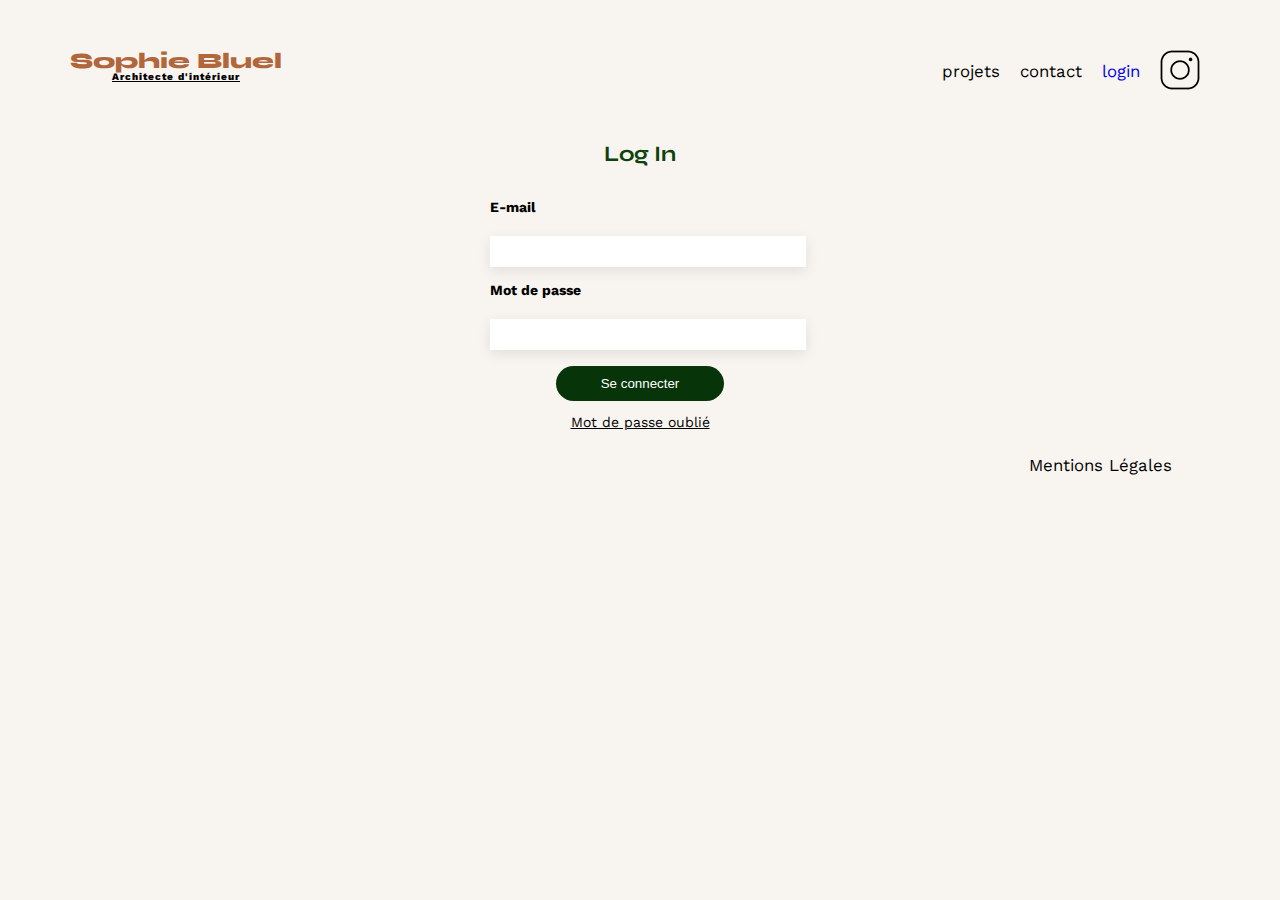
==== login.html @ 3ad672ec "test" ====
<!DOCTYPE html>
<html lang="fr">
<head>
	<meta charset="UTF-8">
	<title>Sophie Bluel - Architecte d'intérieur</title>
	<meta name="viewport" content="width=device-width, initial-scale=1.0">
	<link rel="preconnect" href="https://fonts.googleapis.com">
	<link rel="preconnect" href="https://fonts.gstatic.com" crossorigin>
	<link href="https://fonts.googleapis.com/css2?family=Syne:wght@700;800&family=Work+Sans&display=swap" rel="stylesheet">
	<meta name="description" content="">
	<link rel="stylesheet" href="./assets/style.css">
	<script defer src="./login.js"></script>
	<script defer src="./script.js"></script>
</head>
<body>
<header>
	<h1>Sophie Bluel <span>Architecte d'intérieur</span></h1>
	<nav>
		<ul>
			<li>projets</li>
			<li>contact</li>
			<li><a href="./login.html">login</a></li>
			<li><img src="./assets/icons/instagram.png" alt="Instagram"></li>
		</ul>
	</nav>
</header>

<main>
    <h1 class="titleForm">Log In</h1>
    <form action="#" method="post" class="formulaire">
        <label for="email">E-mail </label><br>
        <input type="email" id="email" name="email" required>
        <br>
        <label for="password">Mot de passe </label><br>
        <input type="password" id="password" name="password" required>
        <br>
        <button class="butLogin" type="submit">Se connecter</button>
        <br>
        <span class="motDePasse">Mot de passe oublié</span>
      </form>
</main>

<footer>
	<nav>
		<ul>
			<li>Mentions Légales</li>
		</ul>
	</nav>
</footer>
</body>
</html>
---- assets/style.css ----
/* http://meyerweb.com/eric/tools/css/reset/
   v2.0 | 20110126
   License: none (public domain)
*/

html, body, div, span, applet, object, iframe,
h1, h2, h3, h4, h5, h6, p, blockquote, pre,
a, abbr, acronym, address, big, cite, code,
del, dfn, em, img, ins, kbd, q, s, samp,
small, strike, strong, sub, sup, tt, var,
b, u, i, center,
dl, dt, dd, ol, ul, li,
fieldset, form, label, legend,
table, caption, tbody, tfoot, thead, tr, th, td,
article, aside, canvas, details, embed,
figure, figcaption, footer, header, hgroup,
menu, nav, output, ruby, section, summary,
time, mark, audio, video {
	margin: 0;
	padding: 0;
	border: 0;
	font-size: 100%;
	font: inherit;
	vertical-align: baseline;
}
/* HTML5 display-role reset for older browsers */
article, aside, details, figcaption, figure,
footer, header, hgroup, menu, nav, section {
	display: block;
}
body {
	line-height: 1;
	background-color: rgba(245, 238, 230, 0.653);
}
ol, ul {
	list-style: none;
}
blockquote, q {
	quotes: none;
}
blockquote:before, blockquote:after,
q:before, q:after {
	content: '';
	content: none;
}
table {
	border-collapse: collapse;
	border-spacing: 0;
}
/** end reset css**/
body {
	max-width: 1140px;
	margin:auto;
	font-family: 'Work Sans' ;
	font-size: 14px;
}
header {
	display: flex;
	justify-content: space-between;
	margin: 50px 0
}
li a {
	text-decoration: none;
  }
  
section {
	margin: 50px 0
}
.buttons {
	display: flex;
	justify-content: center;
	gap: 15px;
	
}
#tous, button {
	border: 2px solid #1D6154 ;
	border-radius: 25px;
	margin-bottom: 10px;
	background-color: white;
	color: #1D6154;
	justify-content: center;
}
#tous:active {
	color: white;
	background-color: #1D6154;	
}
button:active {
	color: white;
	background-color: #1D6154;	
}

h1{
	display: flex;
	flex-direction: column;
	font-family: 'Syne';
	font-size: 22px;
	font-weight: 800;
	color: #B1663C
}

h1 > span {
	font-family: 'Work Sans';
	font-size:10px;
	letter-spacing: 0.1em;
;
}

h2{
	font-family: 'Syne';
	font-weight: 700;
	font-size: 30px;
	color: #1D6154
}
nav ul {
	display: flex;
	align-items: center;
	list-style-type: none;

}
nav li {
	padding: 0 10px;
	font-size: 1.2em;
}

li:hover {
	color: #B1663C;
}
#introduction {
	display: flex;
	align-items: center;
}
#introduction figure {
	flex: 1
}
#introduction img {
	display: block;
	margin: auto;
	width: 80%;
}

#introduction article {
	flex: 1
}
#introduction h2 {
	margin-bottom: 1em;
}

#introduction p {
	margin-bottom: 0.5em;
}
#portfolio h2 {
	text-align: center;
	margin-bottom: 1em;
}
.gallery {
	width: 100%;
	display: grid;
	grid-template-columns: 1fr 1fr 1fr;
	grid-column-gap: 20px;
	grid-row-gap: 20px;
}

.gallery img {
	width: 100%;

}
#contact {
	width: 50%;
margin: auto;
}
#contact > * {
	text-align: center;

}
#contact h2{
	margin-bottom: 20px;
}
#contact form {
	text-align: left;
	margin-top:30px;
	display: flex;
	flex-direction: column;
}

#contact input {
	height: 50px;
	font-size: 1.2em;
	border: none;
	box-shadow: 0px 4px 14px rgba(0, 0, 0, 0.09);
}
#contact label {
	margin: 2em 0 1em 0;
}
#contact textarea {
	border: none;
	box-shadow: 0px 4px 14px rgba(0, 0, 0, 0.09);
}

input[type="submit"]{
	font-family: 'Syne';
	font-weight: 700;
	color: white;
	background-color: #1D6154;
	margin : 2em auto ;
	width: 180px;
	text-align: center;
	border-radius: 60px ;
}

footer nav ul {
	display: flex;
	justify-content: flex-end;
	margin: 2em
}

.titleForm {
	font-weight: bold;
	color: rgb(13, 66, 13);
	text-align: center;
	font-weight: bold;
	margin-bottom: 35px;
}
form {
	max-width: 300px;
	margin: 0 auto;
  }
  
  label {
	display: block;
	font-weight: bold;
	margin-bottom: 8px;
  }

  input {
	width: 100%;
	padding: 8px;
	margin-bottom: 16px;
	border: none;
	box-shadow: 0px 4px 14px rgba(0, 0, 0, 0.09);
  }

  .butLogin {
	display: block;
	margin: 0 auto;
	background-color: #073509;
	color: white;
	padding: 10px 45px;
	border: none;
	border-radius: 25px;
	cursor: pointer;
  }
  span {
	text-decoration: underline;
	text-align: center;
	display: block;
	margin: 0 auto;
	color: black;
  }
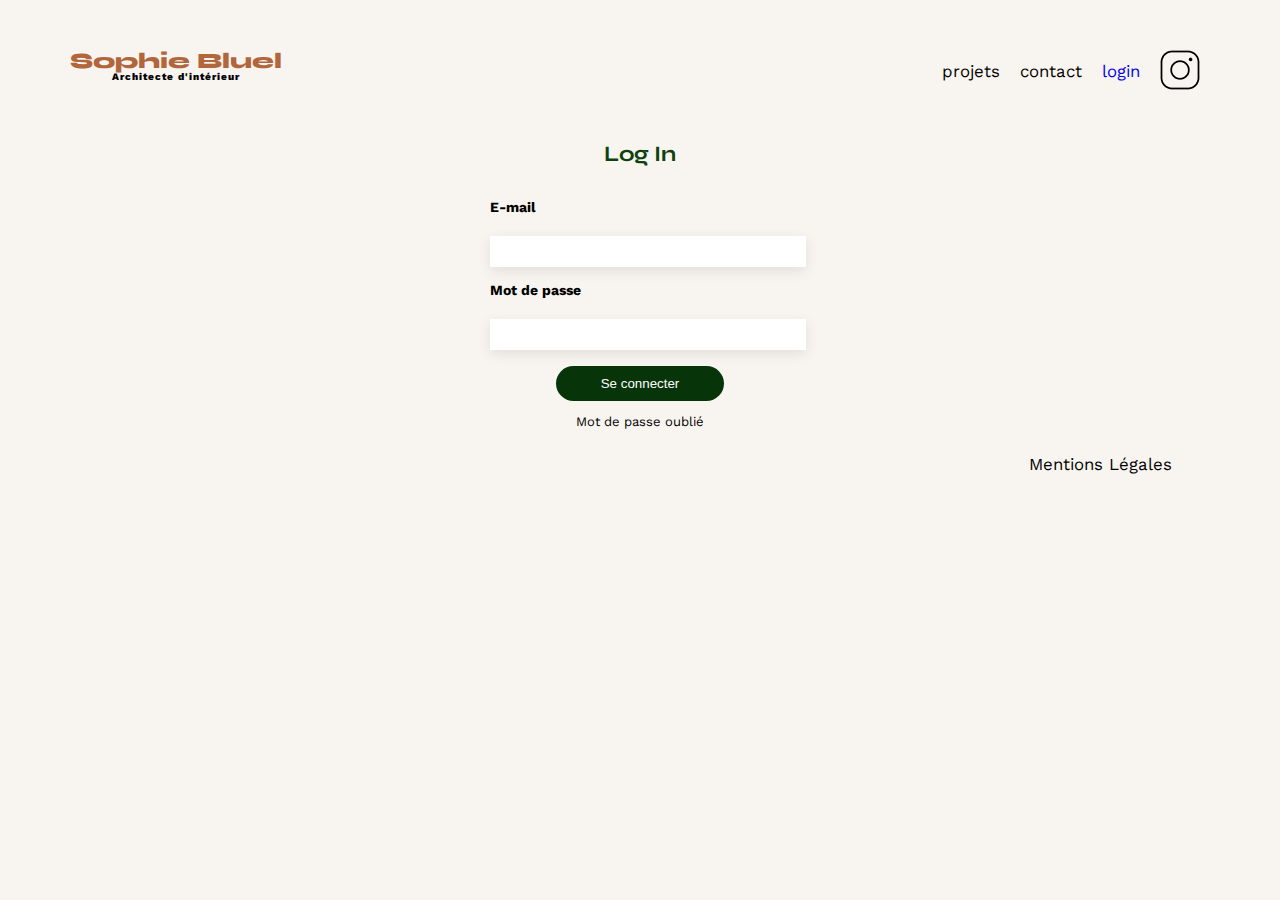
==== commit df282171: "project" ====
--- a/login.html
+++ b/login.html
@@ -9,8 +9,7 @@
 	<link href="https://fonts.googleapis.com/css2?family=Syne:wght@700;800&family=Work+Sans&display=swap" rel="stylesheet">
 	<meta name="description" content="">
 	<link rel="stylesheet" href="./assets/style.css">
-	<script defer src="./login.js"></script>
-	<script defer src="./script.js"></script>
+	<script defer src="./login.js"></script> 
 </head>
 <body>
 <header>
@@ -19,7 +18,10 @@
 		<ul>
 			<li>projets</li>
 			<li>contact</li>
-			<li><a href="./login.html">login</a></li>
+			<div id="loginId">
+				<li><a href="./login.html">login</a></li>
+			</div>
+
 			<li><img src="./assets/icons/instagram.png" alt="Instagram"></li>
 		</ul>
 	</nav>
--- a/assets/style.css
+++ b/assets/style.css
@@ -256,3 +256,142 @@
 	margin: 0 auto;
 	color: black;
   }
+  span, #boutonModal {
+	color: black;
+	font-size: small;
+	text-decoration: none;
+	align-self:center;
+  }
+ h2 {
+	display: flex;
+	justify-content: center;	
+  }
+  a {
+	display: flex;
+	flex-direction: row;
+	text-decoration: none;
+		
+  }
+  #projets svg {
+	align-self: center;
+
+  }
+ 
+  /* #modifierDiv {
+	display: flex;
+	flex-direction: row;
+	justify-content: center;
+	line-height: 2.2;
+		
+  }
+
+
+ #projets svg {
+	align-self: center;
+
+  }
+ h2 {
+	display: flex;
+	flex-direction: row;
+	justify-content: center;
+		
+  } */
+
+  /* Style de la modal */
+  .modal {
+	position: fixed;
+    display: flex;
+    align-items: center;
+    justify-content: center;
+    top: 0;
+    left: 0;
+    width: 100%;
+    height: 100%;
+    background-color: rgba(0, 0, 0, 0.7);
+  }
+  .modalAjoutImg {
+	position: fixed;
+    display: flex;
+    align-items: center;
+    justify-content: center;
+    top: 0;
+    left: 0;
+    width: 100%;
+    height: 100%;
+    background-color: rgba(0, 0, 0, 0.7);
+  }
+
+  .modal-wrapper {
+    overflow: auto;
+    width: 70%; /* Ajustez la largeur de la modal selon vos besoins */
+    max-width: 600px; /* Ajoutez une largeur maximale si nécessaire */
+    max-height: 80%; /* Ajoutez une hauteur maximale si nécessaire */
+    padding: 20px;
+    background-color: #FFF;
+    text-align: center;
+    margin: auto;
+	margin-top: 20px;
+
+  }
+
+  h3 {
+	text-align: center;
+  }
+ 
+	#ligne {
+		width: 100%;
+		height: 2px;
+		margin:5px;
+		background-color: #B3B3B3;
+		margin-bottom: 10px;
+	  }
+
+  
+  #boutonAjoutPhoto {
+	text-align: center;
+	background-color: #073509;
+	color: white;
+	padding: 5px 25px 5px 25px;
+	margin: 10px;
+
+  }
+  #fermerModal {
+	margin-left: 95%;
+  }
+
+  .galleryModal {
+    display: grid;
+	grid-template-columns: repeat(3, 1fr);
+	gap: 15px;
+    justify-content: center;
+}
+
+.gallery-item {
+   box-sizing: border-box;
+}
+.gallery-item img {
+    width: 100%;
+    height: auto;
+}
+
+.cadreImage {
+	text-align: center;
+	padding: 20px;
+	background-color: #ccdbe4;
+	margin-bottom: 15px;
+}
+
+.cadreImage img {
+	display: block;
+	margin: 0 auto;
+	width: 30%;
+	margin-bottom: 10px;
+}
+
+#icone {
+	display: flex;
+	flex-direction: row;
+	justify-content: space-between;
+}
+
+
